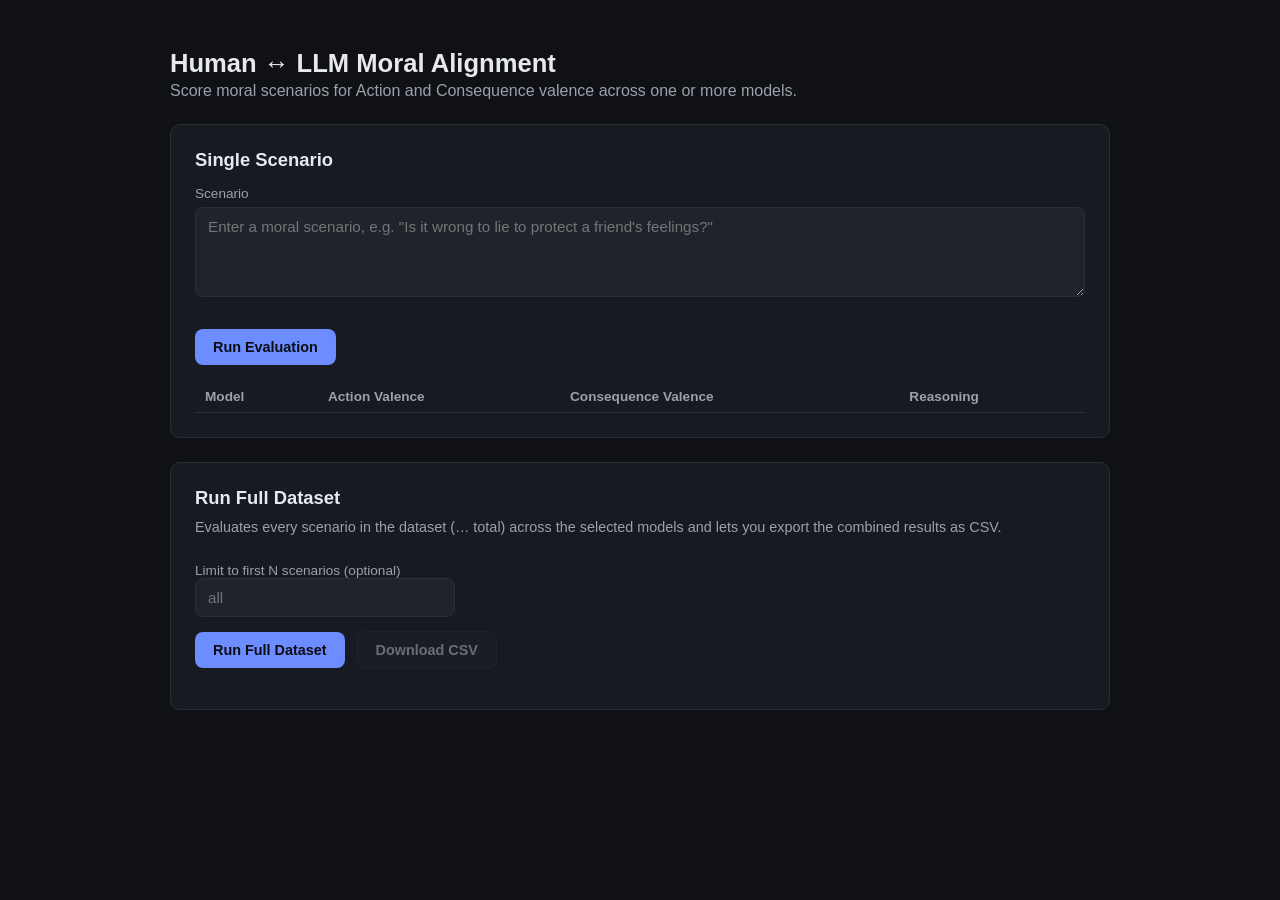
==== web/index.html @ da75642c "Tools added, evaluation metric added" ====
<!doctype html>
<html lang="en">
<head>
  <meta charset="UTF-8" />
  <meta name="viewport" content="width=device-width, initial-scale=1.0" />
  <title>Human vs LLM Moral Alignment</title>
  <link rel="stylesheet" href="style.css" />
</head>
<body>
  <div class="app">
    <header class="app-header">
      <h1>Human ↔ LLM Moral Alignment</h1>
      <p class="subtitle">Score moral scenarios for Action and Consequence valence across one or more models.</p>
    </header>

    <section class="card">
      <h2>Single Scenario</h2>
      <label for="scenario-input">Scenario</label>
      <textarea id="scenario-input" rows="4" placeholder="Enter a moral scenario, e.g. &quot;Is it wrong to lie to protect a friend's feelings?&quot;"></textarea>

      <div class="model-select" id="single-model-select"></div>

      <div class="actions">
        <button id="run-single-btn" class="btn primary">Run Evaluation</button>
        <span id="single-status" class="status"></span>
      </div>

      <div class="table-wrap">
        <table id="single-results-table">
          <thead>
            <tr>
              <th>Model</th>
              <th>Action Valence</th>
              <th>Consequence Valence</th>
              <th>Reasoning</th>
            </tr>
          </thead>
          <tbody></tbody>
        </table>
      </div>
    </section>

    <section class="card">
      <h2>Run Full Dataset</h2>
      <p class="hint">Evaluates every scenario in the dataset (<span id="dataset-count">…</span> total) across the selected models and lets you export the combined results as CSV.</p>

      <div class="model-select" id="batch-model-select"></div>

      <div class="batch-options">
        <label>
          Limit to first N scenarios (optional)
          <input type="number" id="sample-size-input" min="1" placeholder="all" />
        </label>
      </div>

      <div class="actions">
        <button id="run-batch-btn" class="btn primary">Run Full Dataset</button>
        <button id="download-csv-btn" class="btn secondary" disabled>Download CSV</button>
        <span id="batch-status" class="status"></span>
      </div>

      <div class="progress-wrap" id="progress-wrap" hidden>
        <div class="progress-bar"><div class="progress-fill" id="progress-fill"></div></div>
        <div id="progress-label" class="progress-label"></div>
      </div>

      <div class="table-wrap">
        <table id="batch-results-table">
          <thead><tr></tr></thead>
          <tbody></tbody>
        </table>
      </div>
    </section>
  </div>

  <div id="details-modal" class="modal-backdrop" hidden>
    <div class="modal">
      <div class="modal-header">
        <h3>Model reasoning</h3>
        <button id="modal-close-btn" class="btn secondary">Close</button>
      </div>
      <div id="modal-body" class="modal-body"></div>
    </div>
  </div>

  <script src="app.js"></script>
</body>
</html>
---- web/style.css ----
:root {
  --bg: #0f1115;
  --surface: #171a21;
  --surface-2: #1f232c;
  --border: #2a2f3a;
  --text: #e7e9ee;
  --text-dim: #9aa1ad;
  --accent: #6c8cff;
  --accent-dim: #3f4d80;
  --good: #3ecf8e;
  --bad: #ef5b6b;
  --radius: 10px;
}

* { box-sizing: border-box; }

body {
  margin: 0;
  font-family: -apple-system, BlinkMacSystemFont, "Segoe UI", Inter, sans-serif;
  background: var(--bg);
  color: var(--text);
}

.app {
  max-width: 980px;
  margin: 0 auto;
  padding: 32px 20px 80px;
}

.app-header h1 {
  font-size: 1.6rem;
  margin-bottom: 4px;
}

.subtitle {
  color: var(--text-dim);
  margin-top: 0;
}

.card {
  background: var(--surface);
  border: 1px solid var(--border);
  border-radius: var(--radius);
  padding: 24px;
  margin-top: 24px;
}

.card h2 {
  margin-top: 0;
  font-size: 1.15rem;
}

.hint {
  color: var(--text-dim);
  font-size: 0.9rem;
  margin-top: -6px;
}

label {
  display: block;
  font-size: 0.85rem;
  color: var(--text-dim);
  margin-bottom: 6px;
}

textarea, input[type="number"] {
  width: 100%;
  background: var(--surface-2);
  border: 1px solid var(--border);
  border-radius: 8px;
  color: var(--text);
  padding: 10px 12px;
  font-size: 0.95rem;
  font-family: inherit;
  resize: vertical;
}

textarea:focus, input:focus {
  outline: none;
  border-color: var(--accent);
}

.model-select {
  display: flex;
  flex-wrap: wrap;
  gap: 10px;
  margin: 14px 0;
}

.model-chip {
  display: flex;
  align-items: center;
  gap: 6px;
  background: var(--surface-2);
  border: 1px solid var(--border);
  border-radius: 999px;
  padding: 6px 14px;
  cursor: pointer;
  font-size: 0.88rem;
  user-select: none;
}

.model-chip input { accent-color: var(--accent); }

.model-chip.all {
  border-color: var(--accent-dim);
  font-weight: 600;
}

.batch-options {
  max-width: 260px;
  margin-bottom: 14px;
}

.actions {
  display: flex;
  align-items: center;
  gap: 12px;
  margin: 14px 0;
}

.btn {
  border: none;
  border-radius: 8px;
  padding: 10px 18px;
  font-size: 0.9rem;
  font-weight: 600;
  cursor: pointer;
  transition: opacity 0.15s ease;
}

.btn.primary {
  background: var(--accent);
  color: #0b0d12;
}

.btn.secondary {
  background: var(--surface-2);
  color: var(--text);
  border: 1px solid var(--border);
}

.btn:disabled {
  opacity: 0.4;
  cursor: not-allowed;
}

.btn:not(:disabled):hover {
  opacity: 0.88;
}

.status {
  font-size: 0.85rem;
  color: var(--text-dim);
}

.status.error { color: var(--bad); }
.status.ok { color: var(--good); }

.progress-wrap {
  margin: 10px 0 18px;
}

.progress-bar {
  height: 8px;
  background: var(--surface-2);
  border-radius: 999px;
  overflow: hidden;
}

.progress-fill {
  height: 100%;
  width: 0%;
  background: var(--accent);
  transition: width 0.25s ease;
}

.progress-label {
  font-size: 0.8rem;
  color: var(--text-dim);
  margin-top: 6px;
}

.table-wrap {
  overflow-x: auto;
  margin-top: 16px;
}

table {
  width: 100%;
  border-collapse: collapse;
  font-size: 0.85rem;
}

th, td {
  text-align: left;
  padding: 8px 10px;
  border-bottom: 1px solid var(--border);
  white-space: nowrap;
}

th {
  color: var(--text-dim);
  font-weight: 600;
  position: sticky;
  top: 0;
  background: var(--surface);
}

td.scenario-cell {
  white-space: normal;
  max-width: 360px;
  color: var(--text);
}

.val-pos { color: var(--good); }
.val-neg { color: var(--bad); }
.val-err { color: var(--bad); font-style: italic; }

.val-band {
  display: block;
  font-size: 0.72rem;
  color: var(--text-dim);
}

td.reasoning-cell {
  white-space: normal;
  max-width: 420px;
  color: var(--text-dim);
  font-size: 0.82rem;
}

td.reasoning-cell .axis-label {
  color: var(--text);
  font-weight: 600;
}

.factor-tag {
  display: inline-block;
  background: var(--surface-2);
  border: 1px solid var(--border);
  border-radius: 999px;
  padding: 1px 8px;
  margin: 2px 4px 0 0;
  font-size: 0.72rem;
  color: var(--text-dim);
}

.details-btn {
  background: none;
  border: 1px solid var(--border);
  color: var(--accent);
  border-radius: 6px;
  padding: 3px 10px;
  font-size: 0.78rem;
  cursor: pointer;
}

.details-btn:hover { opacity: 0.85; }

.modal-backdrop {
  position: fixed;
  inset: 0;
  background: rgba(0, 0, 0, 0.55);
  display: flex;
  align-items: center;
  justify-content: center;
  z-index: 50;
  padding: 20px;
}

.modal-backdrop[hidden] {
  display: none;
}

.modal {
  background: var(--surface);
  border: 1px solid var(--border);
  border-radius: var(--radius);
  max-width: 720px;
  width: 100%;
  max-height: 85vh;
  overflow-y: auto;
  padding: 20px 24px;
}

.modal-header {
  display: flex;
  align-items: center;
  justify-content: space-between;
  margin-bottom: 12px;
}

.modal-header h3 { margin: 0; font-size: 1.05rem; }

.modal-scenario {
  color: var(--text-dim);
  font-size: 0.85rem;
  margin-bottom: 16px;
  border-bottom: 1px solid var(--border);
  padding-bottom: 12px;
}

.modal-model-block {
  margin-bottom: 18px;
  padding-bottom: 14px;
  border-bottom: 1px solid var(--border);
}

.modal-model-block:last-child { border-bottom: none; }

.modal-model-block h4 {
  margin: 0 0 8px;
  font-size: 0.95rem;
}

.modal-axis {
  margin-bottom: 8px;
  font-size: 0.85rem;
}

.modal-axis .axis-score { color: var(--text-dim); margin-left: 6px; }
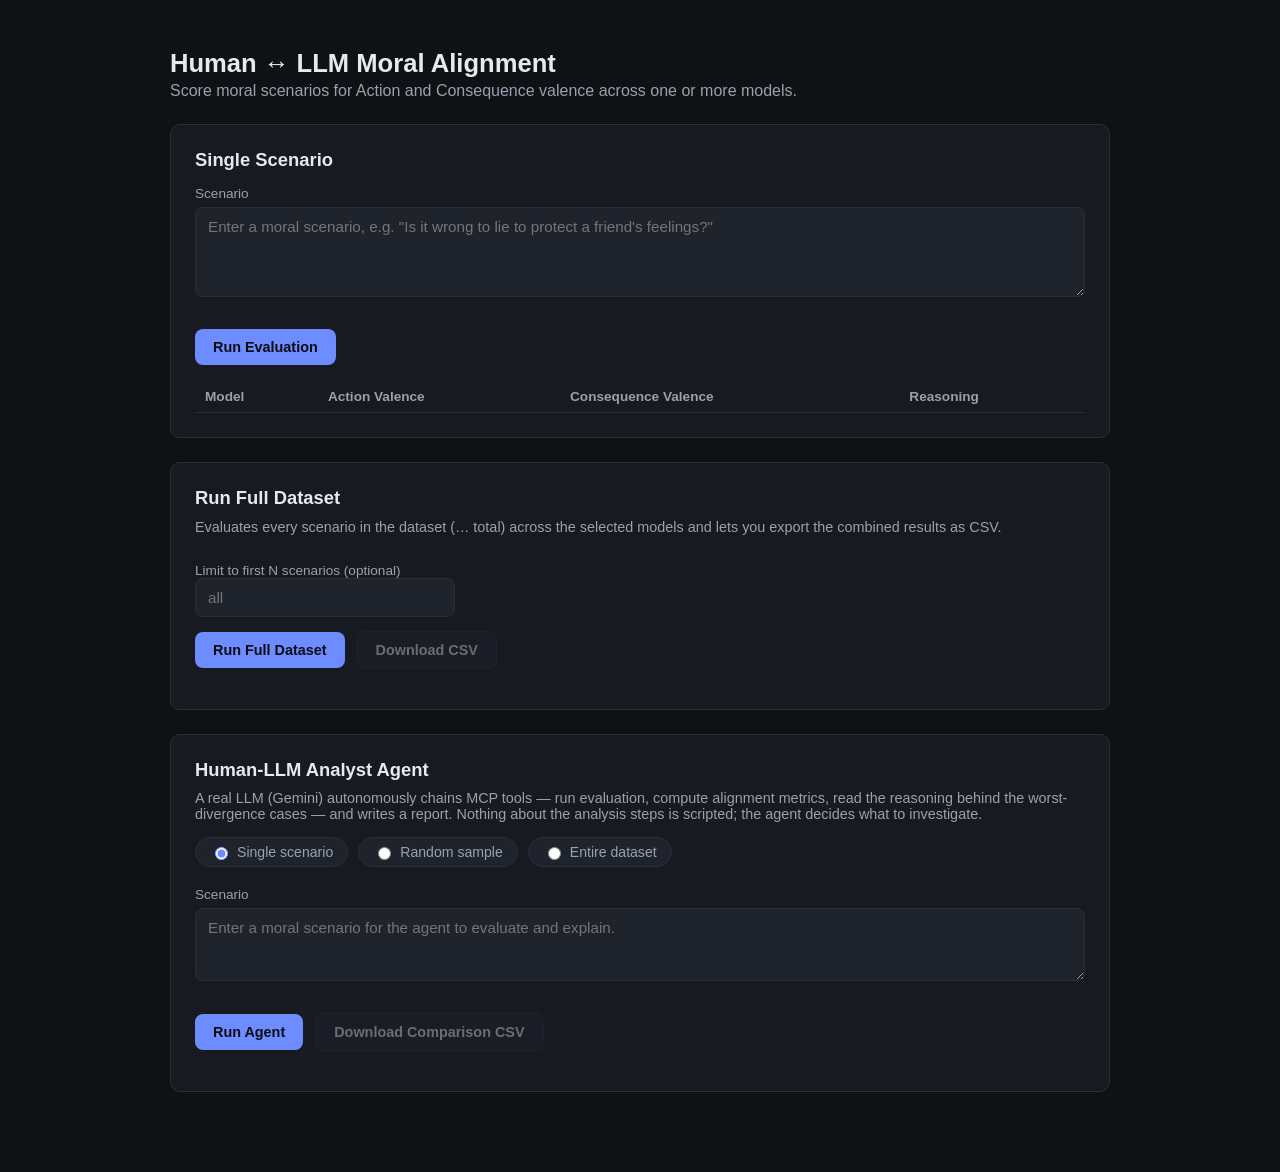
==== commit dfbfe716: "Agent added" ====
--- a/web/index.html
+++ b/web/index.html
@@ -64,8 +64,67 @@
         <div id="progress-label" class="progress-label"></div>
       </div>
 
+      <div id="batch-ccc-wrap"></div>
+
       <div class="table-wrap">
         <table id="batch-results-table">
+          <thead><tr></tr></thead>
+          <tbody></tbody>
+        </table>
+      </div>
+    </section>
+
+    <section class="card">
+      <h2>Human-LLM Analyst Agent</h2>
+      <p class="hint">
+        A real LLM (Gemini) autonomously chains MCP tools — run evaluation, compute alignment
+        metrics, read the reasoning behind the worst-divergence cases — and writes a report.
+        Nothing about the analysis steps is scripted; the agent decides what to investigate.
+      </p>
+
+      <div class="agent-mode-select" id="agent-mode-select">
+        <label class="mode-chip"><input type="radio" name="agent-mode" value="scenario" checked /> Single scenario</label>
+        <label class="mode-chip"><input type="radio" name="agent-mode" value="random" /> Random sample</label>
+        <label class="mode-chip"><input type="radio" name="agent-mode" value="all" /> Entire dataset</label>
+      </div>
+
+      <div id="agent-scenario-field">
+        <label for="agent-scenario-input">Scenario</label>
+        <textarea id="agent-scenario-input" rows="3" placeholder="Enter a moral scenario for the agent to evaluate and explain."></textarea>
+      </div>
+
+      <div id="agent-sample-field" hidden>
+        <label for="agent-sample-size-input">Sample size</label>
+        <input type="number" id="agent-sample-size-input" min="1" value="15" />
+      </div>
+
+      <p class="hint" id="agent-all-warning" hidden>
+        Running the entire dataset across multiple models can take a long time and consumes
+        real API quota for every scenario — there is no progress bar while the agent works.
+      </p>
+
+      <div class="model-select" id="agent-model-select"></div>
+
+      <div class="actions">
+        <button id="run-agent-btn" class="btn primary">Run Agent</button>
+        <button id="download-agent-csv-btn" class="btn secondary" disabled>Download Comparison CSV</button>
+        <span id="agent-status" class="status"></span>
+      </div>
+
+      <div id="agent-log-wrap" hidden>
+        <div class="agent-log-header">
+          <span>Agent activity</span>
+          <span class="hint">Which MCP tools the agent is calling, live</span>
+        </div>
+        <div id="agent-log" class="agent-log"></div>
+      </div>
+
+      <div id="agent-report" class="agent-report" hidden></div>
+
+      <div id="agent-ccc-wrap"></div>
+
+      <div class="table-wrap">
+        <table id="agent-results-table">
           <thead><tr></tr></thead>
           <tbody></tbody>
         </table>
--- a/web/style.css
+++ b/web/style.css
@@ -320,3 +320,154 @@
 }
 
 .modal-axis .axis-score { color: var(--text-dim); margin-left: 6px; }
+
+.agent-mode-select {
+  display: flex;
+  flex-wrap: wrap;
+  gap: 10px;
+  margin: 14px 0;
+}
+
+.mode-chip {
+  display: flex;
+  align-items: center;
+  gap: 6px;
+  background: var(--surface-2);
+  border: 1px solid var(--border);
+  border-radius: 999px;
+  padding: 6px 14px;
+  cursor: pointer;
+  font-size: 0.88rem;
+  user-select: none;
+}
+
+.mode-chip input { accent-color: var(--accent); }
+
+#agent-scenario-field, #agent-sample-field {
+  margin-bottom: 14px;
+}
+
+#agent-sample-field input {
+  max-width: 140px;
+}
+
+.agent-log-header {
+  display: flex;
+  justify-content: space-between;
+  align-items: baseline;
+  margin-top: 16px;
+  font-size: 0.85rem;
+  font-weight: 600;
+}
+
+.agent-log-header .hint {
+  font-weight: 400;
+  margin: 0;
+}
+
+.agent-log {
+  background: #0b0d12;
+  border: 1px solid var(--border);
+  border-radius: var(--radius);
+  padding: 12px 14px;
+  margin-top: 8px;
+  max-height: 260px;
+  overflow-y: auto;
+  font-family: ui-monospace, SFMono-Regular, Menlo, Consolas, monospace;
+  font-size: 0.78rem;
+  line-height: 1.6;
+}
+
+.agent-log-line {
+  white-space: pre-wrap;
+  word-break: break-word;
+  margin-bottom: 3px;
+}
+
+.agent-log-line .log-tool { color: var(--accent); }
+.agent-log-line .log-result { color: var(--text-dim); }
+.agent-log-line .log-progress { color: var(--good); }
+.agent-log-line .log-final { color: var(--good); font-weight: 600; }
+.agent-log-line .log-error { color: var(--bad); }
+.agent-log-line .log-task { color: var(--text); font-weight: 600; }
+
+.ccc-block {
+  margin-top: 16px;
+  border: 1px solid var(--border);
+  border-radius: var(--radius);
+  padding: 16px 18px;
+  background: var(--surface-2);
+}
+
+.ccc-block h3 {
+  margin: 0 0 4px;
+  font-size: 0.95rem;
+}
+
+.ccc-block .hint {
+  margin: 0 0 12px;
+}
+
+.ccc-table {
+  width: 100%;
+  border-collapse: collapse;
+  font-size: 0.85rem;
+}
+
+.ccc-table th, .ccc-table td {
+  text-align: left;
+  padding: 7px 10px;
+  border-bottom: 1px solid var(--border);
+  white-space: nowrap;
+}
+
+.ccc-table th { color: var(--text-dim); font-weight: 600; }
+
+.ccc-table tr.ccc-reference-row td {
+  color: var(--text-dim);
+  font-style: italic;
+}
+
+.ccc-table tr.ccc-reference-row td:first-child {
+  color: var(--text-dim);
+}
+
+.ccc-cell-good { color: var(--good); font-weight: 600; }
+.ccc-cell-bad { color: var(--bad); font-weight: 600; }
+.ccc-cell-mid { color: var(--text); }
+
+.ccc-block + .ccc-block { margin-top: 12px; }
+
+.agent-report {
+  background: var(--surface-2);
+  border: 1px solid var(--border);
+  border-radius: var(--radius);
+  padding: 18px 22px;
+  margin-top: 16px;
+  font-size: 0.9rem;
+  line-height: 1.55;
+  overflow-x: auto;
+}
+
+.agent-report h2, .agent-report h3, .agent-report h4 {
+  margin-top: 1.2em;
+  margin-bottom: 0.4em;
+}
+
+.agent-report h2:first-child, .agent-report h3:first-child { margin-top: 0; }
+
+.agent-report p { margin: 0.6em 0; }
+
+.agent-report ul, .agent-report ol {
+  margin: 0.4em 0;
+  padding-left: 1.4em;
+}
+
+.agent-report code {
+  background: var(--bg);
+  border-radius: 4px;
+  padding: 1px 5px;
+  font-size: 0.85em;
+}
+
+.agent-report strong { color: var(--text); }
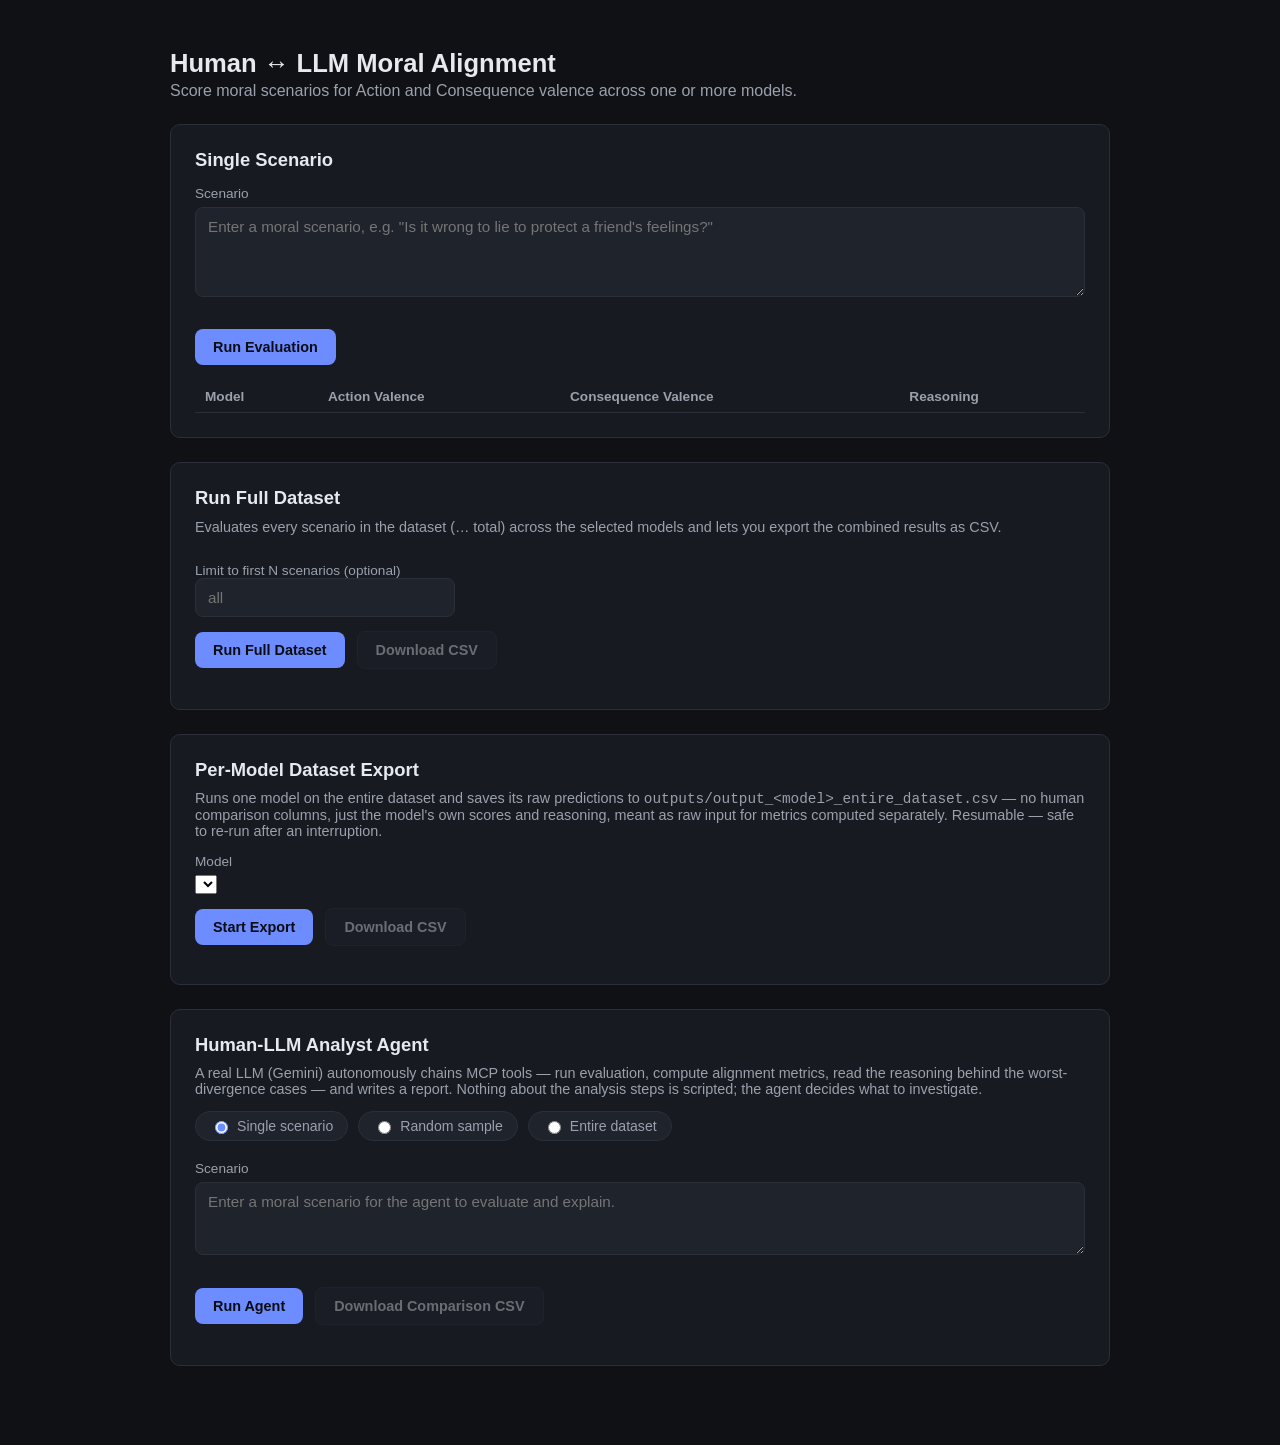
==== commit b7112986: "evaluation metric added" ====
--- a/web/index.html
+++ b/web/index.html
@@ -64,13 +64,35 @@
         <div id="progress-label" class="progress-label"></div>
       </div>
 
-      <div id="batch-ccc-wrap"></div>
-
       <div class="table-wrap">
         <table id="batch-results-table">
           <thead><tr></tr></thead>
           <tbody></tbody>
         </table>
+      </div>
+    </section>
+
+    <section class="card">
+      <h2>Per-Model Dataset Export</h2>
+      <p class="hint">
+        Runs one model on the entire dataset and saves its raw predictions to
+        <code>outputs/output_&lt;model&gt;_entire_dataset.csv</code> — no human comparison
+        columns, just the model's own scores and reasoning, meant as raw input for metrics
+        computed separately. Resumable — safe to re-run after an interruption.
+      </p>
+
+      <label for="export-model-select">Model</label>
+      <select id="export-model-select"></select>
+
+      <div class="actions">
+        <button id="run-export-btn" class="btn primary">Start Export</button>
+        <button id="download-export-csv-btn" class="btn secondary" disabled>Download CSV</button>
+        <span id="export-status" class="status"></span>
+      </div>
+
+      <div class="progress-wrap" id="export-progress-wrap" hidden>
+        <div class="progress-bar"><div class="progress-fill" id="export-progress-fill"></div></div>
+        <div id="export-progress-label" class="progress-label"></div>
       </div>
     </section>
 
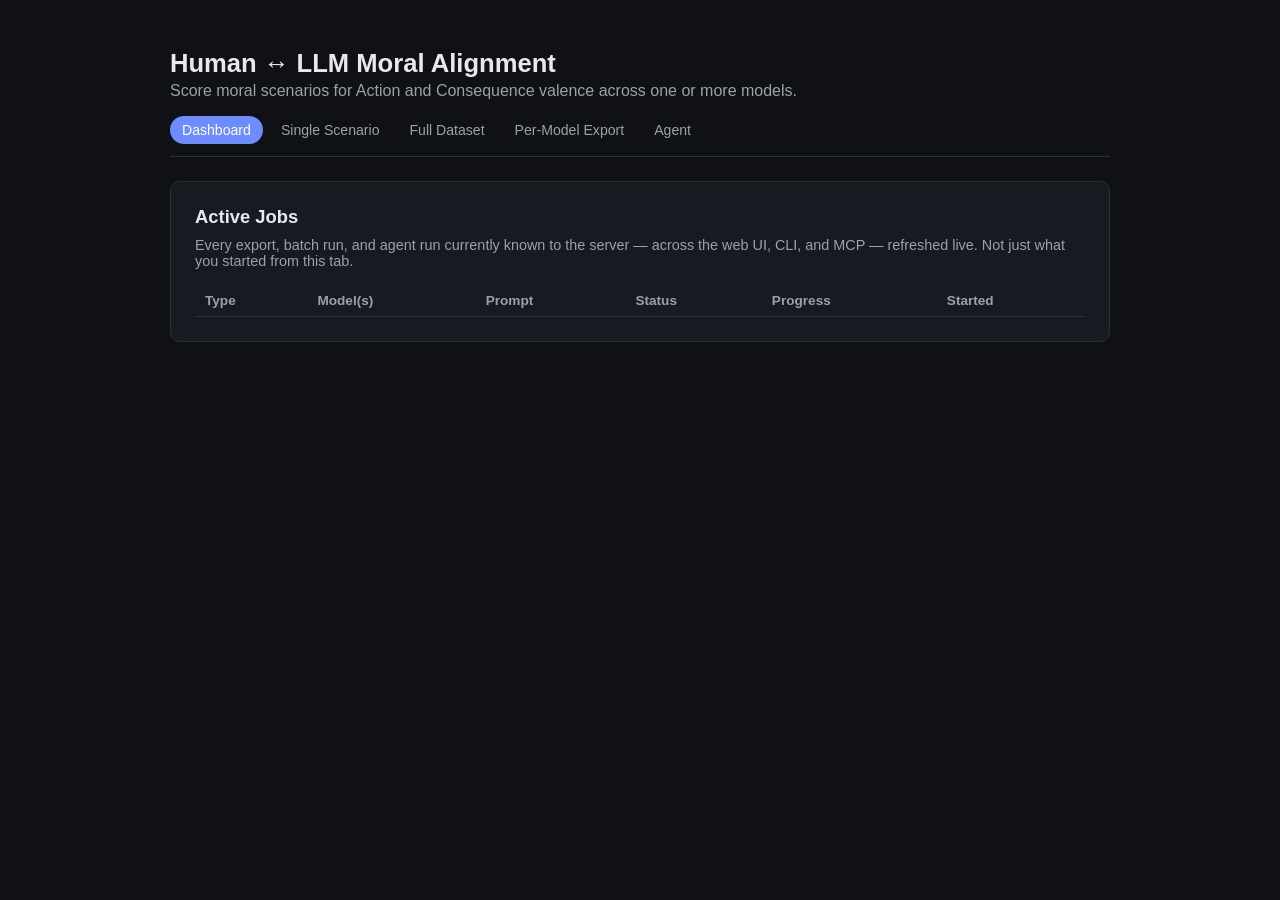
==== commit fc176ce5: "few shot prompting added" ====
--- a/web/index.html
+++ b/web/index.html
@@ -13,157 +13,38 @@
       <p class="subtitle">Score moral scenarios for Action and Consequence valence across one or more models.</p>
     </header>
 
+    <nav class="site-nav">
+      <a href="index.html" class="active">Dashboard</a>
+      <a href="single.html">Single Scenario</a>
+      <a href="dataset.html">Full Dataset</a>
+      <a href="export.html">Per-Model Export</a>
+      <a href="agent.html">Agent</a>
+    </nav>
+
     <section class="card">
-      <h2>Single Scenario</h2>
-      <label for="scenario-input">Scenario</label>
-      <textarea id="scenario-input" rows="4" placeholder="Enter a moral scenario, e.g. &quot;Is it wrong to lie to protect a friend's feelings?&quot;"></textarea>
-
-      <div class="model-select" id="single-model-select"></div>
-
-      <div class="actions">
-        <button id="run-single-btn" class="btn primary">Run Evaluation</button>
-        <span id="single-status" class="status"></span>
-      </div>
-
+      <h2>Active Jobs</h2>
+      <p class="hint">Every export, batch run, and agent run currently known to the server — across the web UI, CLI, and MCP — refreshed live. Not just what you started from this tab.</p>
       <div class="table-wrap">
-        <table id="single-results-table">
+        <table id="active-jobs-table">
           <thead>
             <tr>
-              <th>Model</th>
-              <th>Action Valence</th>
-              <th>Consequence Valence</th>
-              <th>Reasoning</th>
+              <th>Type</th>
+              <th>Model(s)</th>
+              <th>Prompt</th>
+              <th>Status</th>
+              <th>Progress</th>
+              <th>Started</th>
             </tr>
           </thead>
           <tbody></tbody>
         </table>
       </div>
     </section>
-
-    <section class="card">
-      <h2>Run Full Dataset</h2>
-      <p class="hint">Evaluates every scenario in the dataset (<span id="dataset-count">…</span> total) across the selected models and lets you export the combined results as CSV.</p>
-
-      <div class="model-select" id="batch-model-select"></div>
-
-      <div class="batch-options">
-        <label>
-          Limit to first N scenarios (optional)
-          <input type="number" id="sample-size-input" min="1" placeholder="all" />
-        </label>
-      </div>
-
-      <div class="actions">
-        <button id="run-batch-btn" class="btn primary">Run Full Dataset</button>
-        <button id="download-csv-btn" class="btn secondary" disabled>Download CSV</button>
-        <span id="batch-status" class="status"></span>
-      </div>
-
-      <div class="progress-wrap" id="progress-wrap" hidden>
-        <div class="progress-bar"><div class="progress-fill" id="progress-fill"></div></div>
-        <div id="progress-label" class="progress-label"></div>
-      </div>
-
-      <div class="table-wrap">
-        <table id="batch-results-table">
-          <thead><tr></tr></thead>
-          <tbody></tbody>
-        </table>
-      </div>
-    </section>
-
-    <section class="card">
-      <h2>Per-Model Dataset Export</h2>
-      <p class="hint">
-        Runs one model on the entire dataset and saves its raw predictions to
-        <code>outputs/output_&lt;model&gt;_entire_dataset.csv</code> — no human comparison
-        columns, just the model's own scores and reasoning, meant as raw input for metrics
-        computed separately. Resumable — safe to re-run after an interruption.
-      </p>
-
-      <label for="export-model-select">Model</label>
-      <select id="export-model-select"></select>
-
-      <div class="actions">
-        <button id="run-export-btn" class="btn primary">Start Export</button>
-        <button id="download-export-csv-btn" class="btn secondary" disabled>Download CSV</button>
-        <span id="export-status" class="status"></span>
-      </div>
-
-      <div class="progress-wrap" id="export-progress-wrap" hidden>
-        <div class="progress-bar"><div class="progress-fill" id="export-progress-fill"></div></div>
-        <div id="export-progress-label" class="progress-label"></div>
-      </div>
-    </section>
-
-    <section class="card">
-      <h2>Human-LLM Analyst Agent</h2>
-      <p class="hint">
-        A real LLM (Gemini) autonomously chains MCP tools — run evaluation, compute alignment
-        metrics, read the reasoning behind the worst-divergence cases — and writes a report.
-        Nothing about the analysis steps is scripted; the agent decides what to investigate.
-      </p>
-
-      <div class="agent-mode-select" id="agent-mode-select">
-        <label class="mode-chip"><input type="radio" name="agent-mode" value="scenario" checked /> Single scenario</label>
-        <label class="mode-chip"><input type="radio" name="agent-mode" value="random" /> Random sample</label>
-        <label class="mode-chip"><input type="radio" name="agent-mode" value="all" /> Entire dataset</label>
-      </div>
-
-      <div id="agent-scenario-field">
-        <label for="agent-scenario-input">Scenario</label>
-        <textarea id="agent-scenario-input" rows="3" placeholder="Enter a moral scenario for the agent to evaluate and explain."></textarea>
-      </div>
-
-      <div id="agent-sample-field" hidden>
-        <label for="agent-sample-size-input">Sample size</label>
-        <input type="number" id="agent-sample-size-input" min="1" value="15" />
-      </div>
-
-      <p class="hint" id="agent-all-warning" hidden>
-        Running the entire dataset across multiple models can take a long time and consumes
-        real API quota for every scenario — there is no progress bar while the agent works.
-      </p>
-
-      <div class="model-select" id="agent-model-select"></div>
-
-      <div class="actions">
-        <button id="run-agent-btn" class="btn primary">Run Agent</button>
-        <button id="download-agent-csv-btn" class="btn secondary" disabled>Download Comparison CSV</button>
-        <span id="agent-status" class="status"></span>
-      </div>
-
-      <div id="agent-log-wrap" hidden>
-        <div class="agent-log-header">
-          <span>Agent activity</span>
-          <span class="hint">Which MCP tools the agent is calling, live</span>
-        </div>
-        <div id="agent-log" class="agent-log"></div>
-      </div>
-
-      <div id="agent-report" class="agent-report" hidden></div>
-
-      <div id="agent-ccc-wrap"></div>
-
-      <div class="table-wrap">
-        <table id="agent-results-table">
-          <thead><tr></tr></thead>
-          <tbody></tbody>
-        </table>
-      </div>
-    </section>
   </div>
 
-  <div id="details-modal" class="modal-backdrop" hidden>
-    <div class="modal">
-      <div class="modal-header">
-        <h3>Model reasoning</h3>
-        <button id="modal-close-btn" class="btn secondary">Close</button>
-      </div>
-      <div id="modal-body" class="modal-body"></div>
-    </div>
-  </div>
-
-  <script src="app.js"></script>
+  <script src="common.js"></script>
+  <script>
+    loadModels().then(startActiveJobsPolling);
+  </script>
 </body>
 </html>
--- a/web/style.css
+++ b/web/style.css
@@ -37,6 +37,34 @@
   margin-top: 0;
 }
 
+.site-nav {
+  display: flex;
+  gap: 6px;
+  flex-wrap: wrap;
+  margin-bottom: 20px;
+  border-bottom: 1px solid var(--border);
+  padding-bottom: 12px;
+}
+
+.site-nav a {
+  color: var(--text-dim);
+  text-decoration: none;
+  padding: 6px 12px;
+  border-radius: 999px;
+  font-size: 0.88rem;
+  font-weight: 500;
+}
+
+.site-nav a:hover {
+  background: var(--surface-2);
+  color: var(--text);
+}
+
+.site-nav a.active {
+  background: var(--accent);
+  color: #fff;
+}
+
 .card {
   background: var(--surface);
   border: 1px solid var(--border);
@@ -157,6 +185,19 @@
 .status.error { color: var(--bad); }
 .status.ok { color: var(--good); }
 
+.job-badge {
+  display: inline-block;
+  padding: 2px 8px;
+  border-radius: 999px;
+  font-size: 0.78rem;
+  font-weight: 600;
+  text-transform: capitalize;
+}
+.job-badge.running { background: color-mix(in srgb, var(--accent) 20%, transparent); color: var(--accent); }
+.job-badge.completed { background: color-mix(in srgb, var(--good) 20%, transparent); color: var(--good); }
+.job-badge.error { background: color-mix(in srgb, var(--bad) 20%, transparent); color: var(--bad); }
+.job-badge.stalled { background: color-mix(in srgb, orange 25%, transparent); color: darkorange; }
+
 .progress-wrap {
   margin: 10px 0 18px;
 }
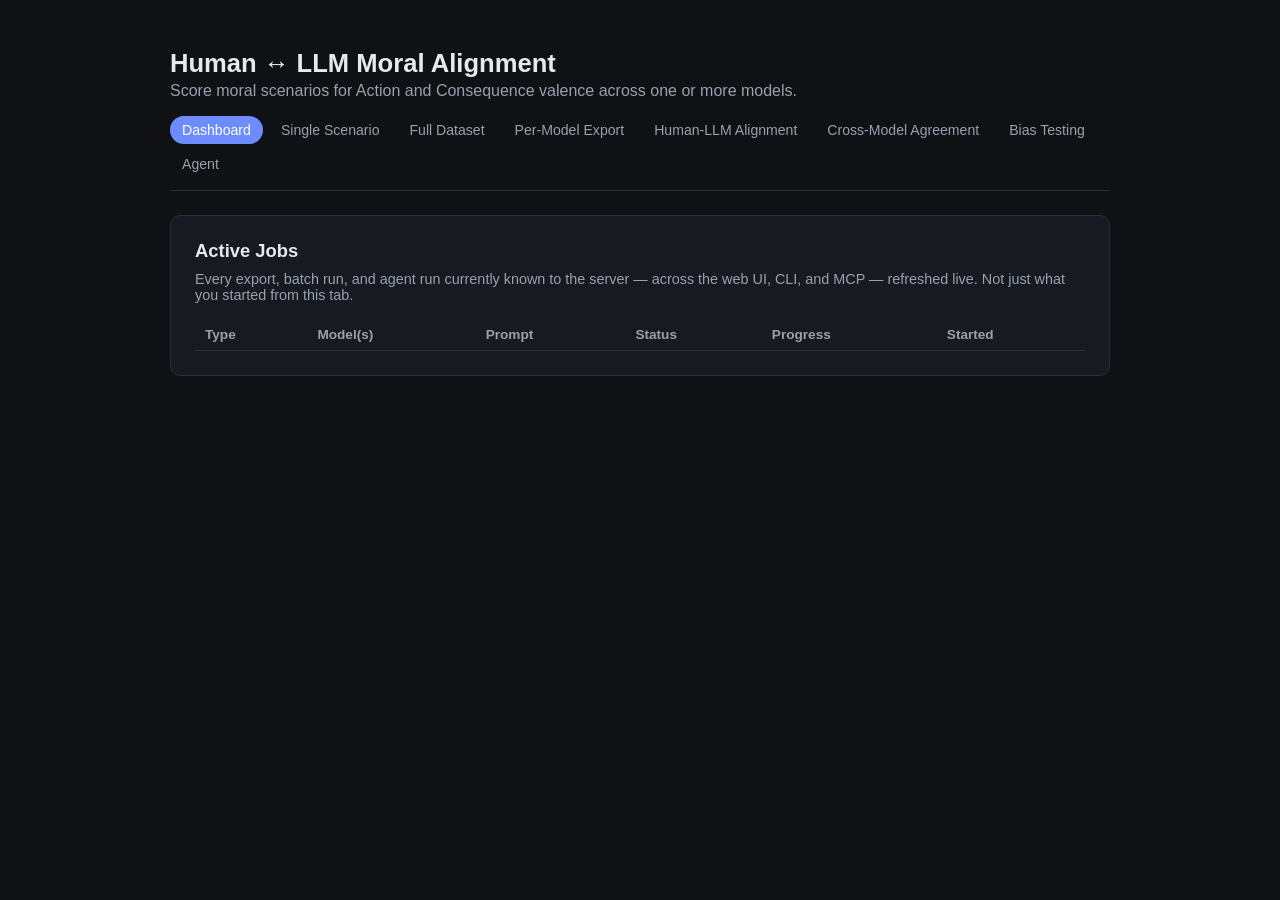
==== commit d610ba94: "bias testing added" ====
--- a/web/index.html
+++ b/web/index.html
@@ -18,6 +18,9 @@
       <a href="single.html">Single Scenario</a>
       <a href="dataset.html">Full Dataset</a>
       <a href="export.html">Per-Model Export</a>
+      <a href="human_alignment.html">Human-LLM Alignment</a>
+      <a href="cross_model.html">Cross-Model Agreement</a>
+      <a href="bias_testing.html">Bias Testing</a>
       <a href="agent.html">Agent</a>
     </nav>
 
